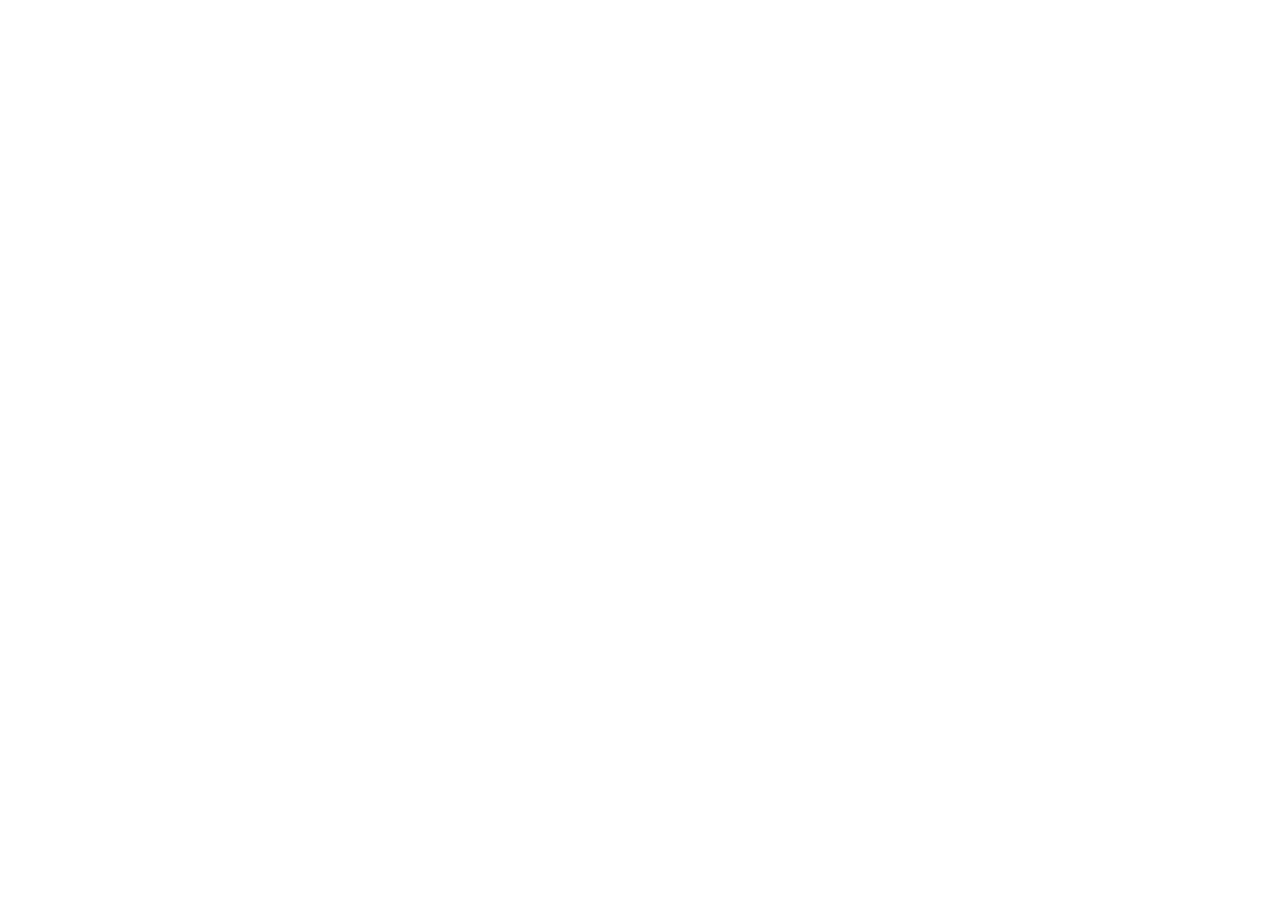
==== index.html @ bb859c7d "Use tech stack vite_react_shadcn_ts" ====
<!DOCTYPE html>
<html lang="en">
  <head>
    <meta charset="UTF-8" />
    <meta name="viewport" content="width=device-width, initial-scale=1.0" />
    <title>bespoke-web-emporium</title>
    <meta name="description" content="Lovable Generated Project" />
    <meta name="author" content="Lovable" />

    <meta property="og:title" content="bespoke-web-emporium" />
    <meta property="og:description" content="Lovable Generated Project" />
    <meta property="og:type" content="website" />
    <meta property="og:image" content="https://lovable.dev/opengraph-image-p98pqg.png" />

    <meta name="twitter:card" content="summary_large_image" />
    <meta name="twitter:site" content="@lovable_dev" />
    <meta name="twitter:image" content="https://lovable.dev/opengraph-image-p98pqg.png" />
  </head>

  <body>
    <div id="root"></div>
    <script type="module" src="/src/main.tsx"></script>
  </body>
</html>
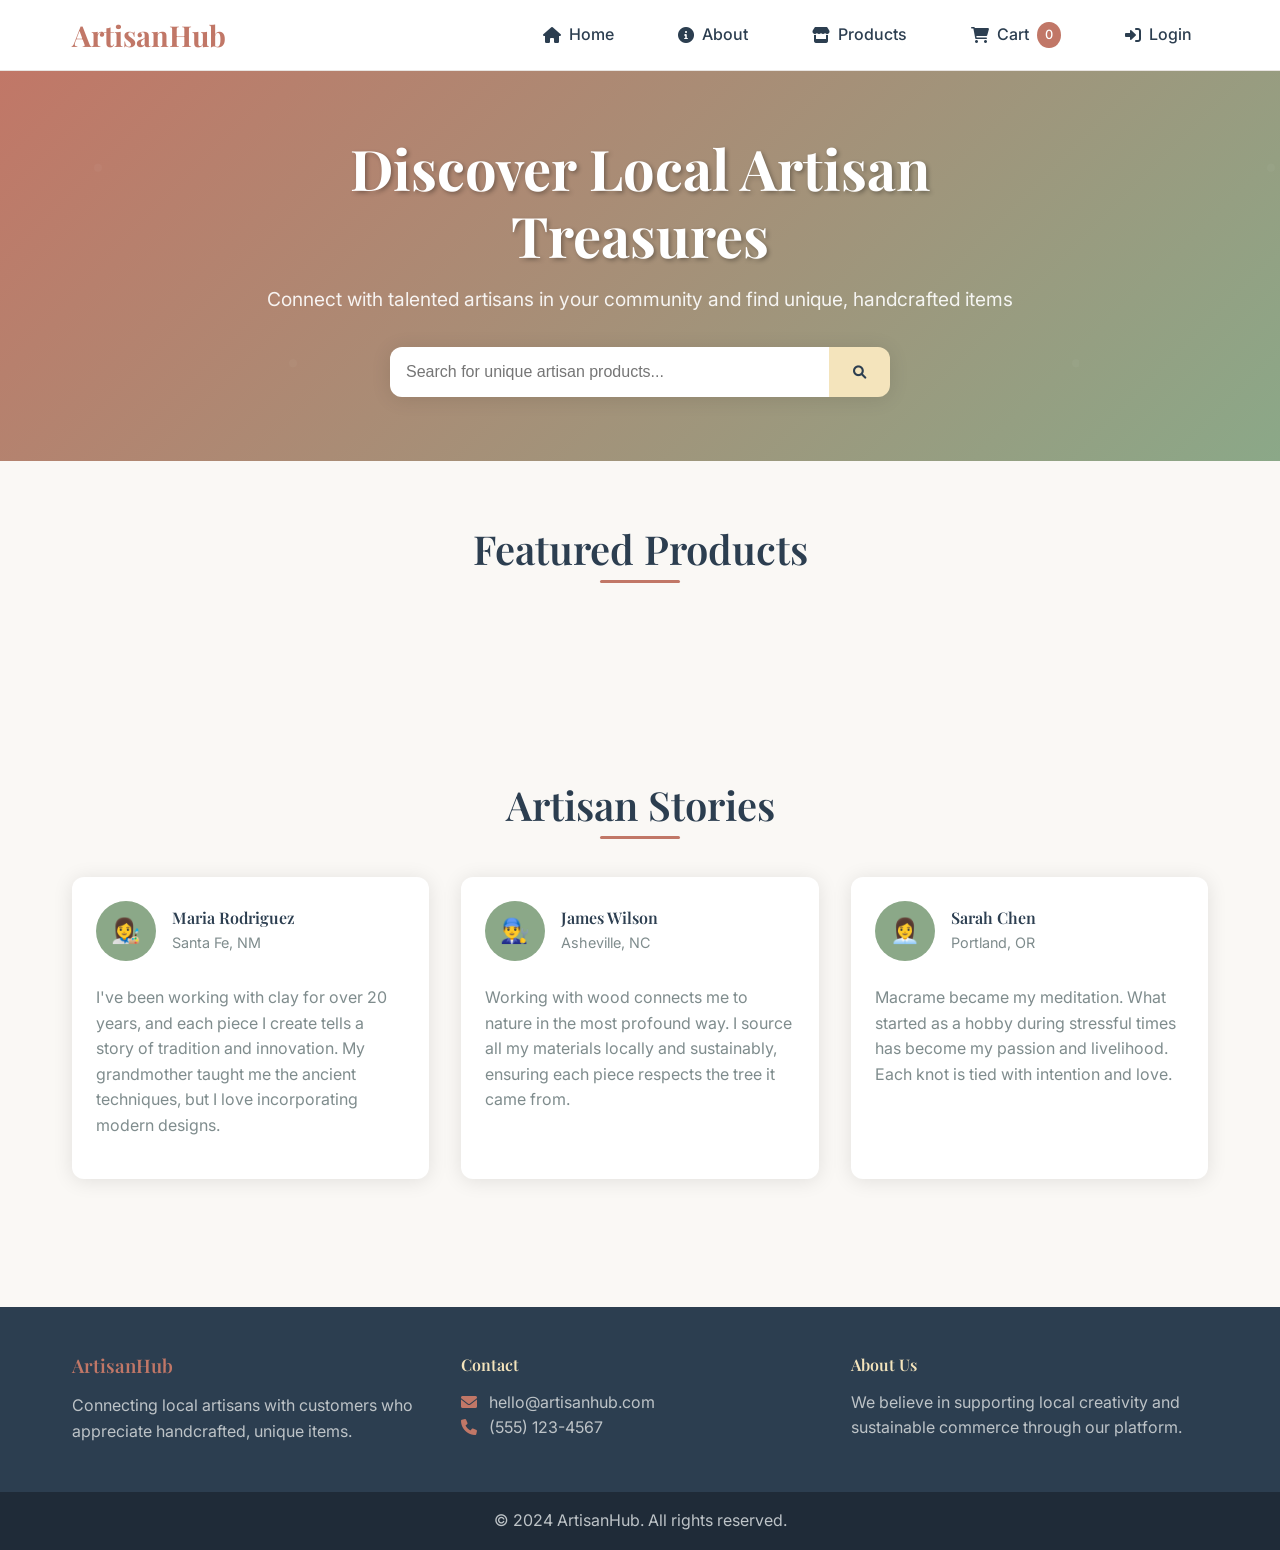
==== commit 5838f8e0: "feat: Implement e-commerce website Implement a fully functional e-commerce website with HTML, CSS, a" ====
--- a/index.html
+++ b/index.html
@@ -1,24 +1,395 @@
+
 <!DOCTYPE html>
 <html lang="en">
-  <head>
-    <meta charset="UTF-8" />
-    <meta name="viewport" content="width=device-width, initial-scale=1.0" />
-    <title>bespoke-web-emporium</title>
-    <meta name="description" content="Lovable Generated Project" />
-    <meta name="author" content="Lovable" />
-
-    <meta property="og:title" content="bespoke-web-emporium" />
-    <meta property="og:description" content="Lovable Generated Project" />
-    <meta property="og:type" content="website" />
-    <meta property="og:image" content="https://lovable.dev/opengraph-image-p98pqg.png" />
-
-    <meta name="twitter:card" content="summary_large_image" />
-    <meta name="twitter:site" content="@lovable_dev" />
-    <meta name="twitter:image" content="https://lovable.dev/opengraph-image-p98pqg.png" />
-  </head>
-
-  <body>
-    <div id="root"></div>
-    <script type="module" src="/src/main.tsx"></script>
-  </body>
+<head>
+    <meta charset="UTF-8">
+    <meta name="viewport" content="width=device-width, initial-scale=1.0">
+    <title>ArtisanHub - Local Artisan Marketplace</title>
+    <link rel="stylesheet" href="style.css">
+    <link href="https://fonts.googleapis.com/css2?family=Playfair+Display:wght@400;600;700&family=Inter:wght@300;400;500;600&display=swap" rel="stylesheet">
+    <link rel="stylesheet" href="https://cdnjs.cloudflare.com/ajax/libs/font-awesome/6.0.0/css/all.min.css">
+</head>
+<body>
+    <!-- Navigation Header -->
+    <nav class="navbar" id="navbar">
+        <div class="nav-container">
+            <div class="nav-logo">
+                <h2>ArtisanHub</h2>
+            </div>
+            <div class="nav-menu" id="nav-menu">
+                <a href="#" class="nav-link" onclick="showSection('homepage')">
+                    <i class="fas fa-home"></i> Home
+                </a>
+                <a href="#" class="nav-link" onclick="showSection('about')">
+                    <i class="fas fa-info-circle"></i> About
+                </a>
+                <a href="#" class="nav-link" onclick="showSection('products')">
+                    <i class="fas fa-store"></i> Products
+                </a>
+                <a href="#" class="nav-link cart-link" onclick="showSection('cart')">
+                    <i class="fas fa-shopping-cart"></i> Cart <span class="cart-count" id="cart-count">0</span>
+                </a>
+                <a href="#" class="nav-link" onclick="showSection('profile')" id="profile-link" style="display: none;">
+                    <i class="fas fa-user"></i> Profile
+                </a>
+                <a href="#" class="nav-link" onclick="showSection('login')" id="login-link">
+                    <i class="fas fa-sign-in-alt"></i> Login
+                </a>
+                <a href="#" class="nav-link" onclick="logout()" id="logout-link" style="display: none;">
+                    <i class="fas fa-sign-out-alt"></i> Logout
+                </a>
+            </div>
+            <div class="nav-toggle" onclick="toggleMobileMenu()">
+                <i class="fas fa-bars"></i>
+            </div>
+        </div>
+    </nav>
+
+    <!-- Homepage (Guest Mode) -->
+    <section id="homepage" class="section active">
+        <div class="hero">
+            <div class="hero-content">
+                <h1 class="hero-title">Discover Local Artisan Treasures</h1>
+                <p class="hero-subtitle">Connect with talented artisans in your community and find unique, handcrafted items</p>
+                <div class="search-container">
+                    <input type="text" placeholder="Search for unique artisan products..." class="search-input" id="search-input">
+                    <button class="search-btn" onclick="searchProducts()">
+                        <i class="fas fa-search"></i>
+                    </button>
+                </div>
+            </div>
+        </div>
+
+        <div class="featured-section">
+            <h2 class="section-title">Featured Products</h2>
+            <div class="products-grid" id="featured-products">
+                <!-- Products will be dynamically loaded here -->
+            </div>
+        </div>
+
+        <div class="stories-section">
+            <h2 class="section-title">Artisan Stories</h2>
+            <div class="stories-grid" id="artisan-stories">
+                <!-- Stories will be dynamically loaded here -->
+            </div>
+        </div>
+    </section>
+
+    <!-- Login Section -->
+    <section id="login" class="section">
+        <div class="login-container">
+            <div class="login-form">
+                <h2>Welcome Back</h2>
+                <p>Choose your role to continue</p>
+                
+                <div class="role-selection">
+                    <button class="role-btn" onclick="setRole('consumer')">
+                        <i class="fas fa-shopping-bag"></i>
+                        <span>Consumer</span>
+                        <small>Browse and purchase artisan products</small>
+                    </button>
+                    <button class="role-btn" onclick="setRole('artisan')">
+                        <i class="fas fa-palette"></i>
+                        <span>Artisan</span>
+                        <small>Sell your handcrafted items</small>
+                    </button>
+                    <button class="role-btn" onclick="setRole('admin')">
+                        <i class="fas fa-cog"></i>
+                        <span>Admin</span>
+                        <small>Manage the platform</small>
+                    </button>
+                </div>
+
+                <div class="login-inputs" id="login-inputs" style="display: none;">
+                    <input type="email" placeholder="Email" id="email-input">
+                    <input type="password" placeholder="Password" id="password-input">
+                    <button class="login-btn" onclick="login()">Sign In</button>
+                    <p class="demo-text">Demo: Any email/password will work for demonstration</p>
+                </div>
+            </div>
+        </div>
+    </section>
+
+    <!-- Consumer Dashboard -->
+    <section id="consumer-dashboard" class="section dashboard">
+        <div class="dashboard-header">
+            <h2>Consumer Dashboard</h2>
+            <div class="dashboard-actions">
+                <button class="action-btn" onclick="showSection('notifications')">
+                    <i class="fas fa-bell"></i>
+                </button>
+                <button class="action-btn" onclick="showSection('settings')">
+                    <i class="fas fa-cog"></i>
+                </button>
+            </div>
+        </div>
+        
+        <div class="dashboard-content">
+            <div class="products-feed" id="consumer-products">
+                <!-- Products feed will be loaded here -->
+            </div>
+        </div>
+    </section>
+
+    <!-- Artisan Dashboard -->
+    <section id="artisan-dashboard" class="section dashboard">
+        <div class="dashboard-header">
+            <h2>Artisan Dashboard</h2>
+            <div class="dashboard-actions">
+                <button class="action-btn" onclick="showSection('add-product')">
+                    <i class="fas fa-plus"></i> Add Product
+                </button>
+                <button class="action-btn" onclick="showSection('notifications')">
+                    <i class="fas fa-bell"></i>
+                </button>
+                <button class="action-btn" onclick="showSection('settings')">
+                    <i class="fas fa-cog"></i>
+                </button>
+            </div>
+        </div>
+        
+        <div class="dashboard-tabs">
+            <button class="tab-btn active" onclick="showArtisanTab('my-products')">My Products</button>
+            <button class="tab-btn" onclick="showArtisanTab('orders')">Orders</button>
+            <button class="tab-btn" onclick="showArtisanTab('analytics')">Analytics</button>
+        </div>
+
+        <div class="dashboard-content">
+            <div id="my-products" class="tab-content active">
+                <div class="products-grid" id="artisan-products">
+                    <!-- Artisan's products will be loaded here -->
+                </div>
+            </div>
+            <div id="orders" class="tab-content">
+                <div class="orders-list" id="artisan-orders">
+                    <!-- Orders will be loaded here -->
+                </div>
+            </div>
+            <div id="analytics" class="tab-content">
+                <div class="analytics-dashboard">
+                    <h3>Sales Analytics</h3>
+                    <p>Analytics features coming soon...</p>
+                </div>
+            </div>
+        </div>
+    </section>
+
+    <!-- Admin Dashboard -->
+    <section id="admin-dashboard" class="section dashboard">
+        <div class="dashboard-header">
+            <h2>Admin Dashboard</h2>
+        </div>
+        
+        <div class="admin-grid">
+            <div class="admin-card" onclick="showAdminSection('users')">
+                <i class="fas fa-users"></i>
+                <h3>User Management</h3>
+                <p>Manage platform users</p>
+            </div>
+            <div class="admin-card" onclick="showAdminSection('products')">
+                <i class="fas fa-box"></i>
+                <h3>Product Approval</h3>
+                <p>Review and approve listings</p>
+            </div>
+            <div class="admin-card" onclick="showAdminSection('reports')">
+                <i class="fas fa-flag"></i>
+                <h3>Reports</h3>
+                <p>Handle user reports</p>
+            </div>
+            <div class="admin-card" onclick="showAdminSection('analytics')">
+                <i class="fas fa-chart-bar"></i>
+                <h3>Platform Analytics</h3>
+                <p>View platform statistics</p>
+            </div>
+        </div>
+
+        <div class="admin-content" id="admin-content">
+            <!-- Admin content will be loaded here -->
+        </div>
+    </section>
+
+    <!-- Product Details Modal -->
+    <div id="product-modal" class="modal">
+        <div class="modal-content">
+            <span class="close" onclick="closeModal('product-modal')">&times;</span>
+            <div id="product-details">
+                <!-- Product details will be loaded here -->
+            </div>
+        </div>
+    </div>
+
+    <!-- Add Product Modal -->
+    <div id="add-product-modal" class="modal">
+        <div class="modal-content">
+            <span class="close" onclick="closeModal('add-product-modal')">&times;</span>
+            <h2>Add New Product</h2>
+            <form id="add-product-form">
+                <input type="text" placeholder="Product Name" id="product-name" required>
+                <textarea placeholder="Product Description" id="product-description" required></textarea>
+                <input type="number" placeholder="Price ($)" id="product-price" required>
+                <input type="text" placeholder="Category" id="product-category" required>
+                <textarea placeholder="Your Story (Why did you create this?)" id="product-story" required></textarea>
+                <input type="file" accept="image/*" id="product-image">
+                <button type="submit">Add Product</button>
+            </form>
+        </div>
+    </div>
+
+    <!-- Cart Section -->
+    <section id="cart" class="section">
+        <div class="cart-container">
+            <h2>Shopping Cart</h2>
+            <div class="cart-items" id="cart-items">
+                <!-- Cart items will be loaded here -->
+            </div>
+            <div class="cart-summary">
+                <div class="cart-total">
+                    <h3>Total: $<span id="cart-total">0.00</span></h3>
+                </div>
+                <button class="checkout-btn" onclick="showSection('checkout')">Proceed to Checkout</button>
+            </div>
+        </div>
+    </section>
+
+    <!-- Checkout Section -->
+    <section id="checkout" class="section">
+        <div class="checkout-container">
+            <h2>Checkout</h2>
+            <form id="checkout-form">
+                <div class="checkout-section">
+                    <h3>Shipping Information</h3>
+                    <input type="text" placeholder="Full Name" required>
+                    <input type="text" placeholder="Address" required>
+                    <input type="text" placeholder="City" required>
+                    <input type="text" placeholder="State" required>
+                    <input type="text" placeholder="ZIP Code" required>
+                </div>
+                
+                <div class="checkout-section">
+                    <h3>Payment Method</h3>
+                    <div class="payment-options">
+                        <label><input type="radio" name="payment" value="card"> Credit Card</label>
+                        <label><input type="radio" name="payment" value="paypal"> PayPal</label>
+                        <label><input type="radio" name="payment" value="cash"> Cash on Delivery</label>
+                    </div>
+                </div>
+                
+                <button type="submit">Place Order</button>
+            </form>
+        </div>
+    </section>
+
+    <!-- Settings Section -->
+    <section id="settings" class="section">
+        <div class="settings-container">
+            <h2>Settings</h2>
+            <div class="settings-grid">
+                <div class="setting-item" onclick="showSection('help')">
+                    <i class="fas fa-question-circle"></i>
+                    <span>Help & Support</span>
+                </div>
+                <div class="setting-item" onclick="showSection('privacy')">
+                    <i class="fas fa-shield-alt"></i>
+                    <span>Privacy</span>
+                </div>
+                <div class="setting-item" onclick="showSection('feedback')">
+                    <i class="fas fa-comment"></i>
+                    <span>Feedback</span>
+                </div>
+                <div class="setting-item" onclick="logout()">
+                    <i class="fas fa-sign-out-alt"></i>
+                    <span>Logout</span>
+                </div>
+            </div>
+        </div>
+    </section>
+
+    <!-- Profile Section -->
+    <section id="profile" class="section">
+        <div class="profile-container">
+            <div class="profile-header">
+                <div class="profile-avatar">
+                    <i class="fas fa-user"></i>
+                </div>
+                <div class="profile-info">
+                    <h2 id="profile-name">User Profile</h2>
+                    <p id="profile-role">Consumer</p>
+                </div>
+            </div>
+            <div class="profile-content" id="profile-content">
+                <!-- Profile content will be loaded based on user role -->
+            </div>
+        </div>
+    </section>
+
+    <!-- About Section -->
+    <section id="about" class="section">
+        <div class="about-container">
+            <h2>About ArtisanHub</h2>
+            <p>ArtisanHub is a platform dedicated to connecting local artisans with customers who appreciate handcrafted, unique items. We believe in supporting local creativity and sustainable commerce.</p>
+            
+            <div class="features-grid">
+                <div class="feature">
+                    <i class="fas fa-handshake"></i>
+                    <h3>Direct Connection</h3>
+                    <p>Connect directly with artisans and learn their stories</p>
+                </div>
+                <div class="feature">
+                    <i class="fas fa-leaf"></i>
+                    <h3>Sustainable</h3>
+                    <p>Support sustainable, local craftsmanship</p>
+                </div>
+                <div class="feature">
+                    <i class="fas fa-heart"></i>
+                    <h3>Unique Items</h3>
+                    <p>Find one-of-a-kind handcrafted treasures</p>
+                </div>
+            </div>
+        </div>
+    </section>
+
+    <!-- Footer -->
+    <footer class="footer">
+        <div class="footer-content">
+            <div class="footer-section">
+                <h3>ArtisanHub</h3>
+                <p>Connecting local artisans with customers who appreciate handcrafted, unique items.</p>
+            </div>
+            <div class="footer-section">
+                <h4>Contact</h4>
+                <p><i class="fas fa-envelope"></i> hello@artisanhub.com</p>
+                <p><i class="fas fa-phone"></i> (555) 123-4567</p>
+            </div>
+            <div class="footer-section">
+                <h4>About Us</h4>
+                <p>We believe in supporting local creativity and sustainable commerce through our platform.</p>
+            </div>
+        </div>
+        <div class="footer-bottom">
+            <p>&copy; 2024 ArtisanHub. All rights reserved.</p>
+        </div>
+    </footer>
+
+    <!-- Report Modal -->
+    <div id="report-modal" class="modal">
+        <div class="modal-content">
+            <span class="close" onclick="closeModal('report-modal')">&times;</span>
+            <h2>Report Content</h2>
+            <form id="report-form">
+                <select id="report-reason" required>
+                    <option value="">Select a reason</option>
+                    <option value="inappropriate">Inappropriate content</option>
+                    <option value="spam">Spam</option>
+                    <option value="harassment">Harassment</option>
+                    <option value="copyright">Copyright violation</option>
+                    <option value="other">Other</option>
+                </select>
+                <textarea placeholder="Additional details (optional)" id="report-details"></textarea>
+                <button type="submit">Submit Report</button>
+            </form>
+        </div>
+    </div>
+
+    <script src="script.js"></script>
+</body>
 </html>
--- a/style.css
+++ b/style.css
@@ -0,0 +1,1357 @@
+
+/* Reset and Base Styles */
+* {
+    margin: 0;
+    padding: 0;
+    box-sizing: border-box;
+}
+
+:root {
+    --primary-color: #c17767;
+    --secondary-color: #8ba888;
+    --accent-color: #f4e4bc;
+    --text-dark: #2c3e50;
+    --text-light: #7f8c8d;
+    --white: #ffffff;
+    --light-bg: #faf8f5;
+    --border-color: #e8e4e1;
+    --shadow: 0 2px 20px rgba(0, 0, 0, 0.1);
+    --radius: 12px;
+    --transition: all 0.3s cubic-bezier(0.4, 0, 0.2, 1);
+}
+
+body {
+    font-family: 'Inter', sans-serif;
+    line-height: 1.6;
+    color: var(--text-dark);
+    background-color: var(--light-bg);
+    overflow-x: hidden;
+}
+
+/* Typography */
+h1, h2, h3, h4, h5, h6 {
+    font-family: 'Playfair Display', serif;
+    font-weight: 600;
+    line-height: 1.2;
+}
+
+/* Navigation */
+.navbar {
+    background: var(--white);
+    backdrop-filter: blur(10px);
+    border-bottom: 1px solid var(--border-color);
+    position: fixed;
+    top: 0;
+    width: 100%;
+    z-index: 1000;
+    transition: var(--transition);
+}
+
+.nav-container {
+    max-width: 1200px;
+    margin: 0 auto;
+    padding: 0 2rem;
+    display: flex;
+    justify-content: space-between;
+    align-items: center;
+    height: 70px;
+}
+
+.nav-logo h2 {
+    color: var(--primary-color);
+    font-size: 1.8rem;
+    font-weight: 700;
+}
+
+.nav-menu {
+    display: flex;
+    align-items: center;
+    gap: 2rem;
+}
+
+.nav-link {
+    text-decoration: none;
+    color: var(--text-dark);
+    font-weight: 500;
+    transition: var(--transition);
+    position: relative;
+    display: flex;
+    align-items: center;
+    gap: 0.5rem;
+    padding: 0.5rem 1rem;
+    border-radius: var(--radius);
+}
+
+.nav-link:hover {
+    color: var(--primary-color);
+    background-color: var(--accent-color);
+    transform: translateY(-2px);
+}
+
+.cart-count {
+    background: var(--primary-color);
+    color: var(--white);
+    border-radius: 50%;
+    padding: 0.2rem 0.5rem;
+    font-size: 0.8rem;
+    min-width: 20px;
+    text-align: center;
+}
+
+.nav-toggle {
+    display: none;
+    cursor: pointer;
+    font-size: 1.5rem;
+    color: var(--text-dark);
+}
+
+/* Sections */
+.section {
+    display: none;
+    min-height: 100vh;
+    padding-top: 70px;
+    animation: fadeIn 0.5s ease-out;
+}
+
+.section.active {
+    display: block;
+}
+
+@keyframes fadeIn {
+    from {
+        opacity: 0;
+        transform: translateY(20px);
+    }
+    to {
+        opacity: 1;
+        transform: translateY(0);
+    }
+}
+
+/* Hero Section */
+.hero {
+    background: linear-gradient(135deg, var(--primary-color), var(--secondary-color));
+    color: var(--white);
+    padding: 4rem 2rem;
+    text-align: center;
+    position: relative;
+    overflow: hidden;
+}
+
+.hero::before {
+    content: '';
+    position: absolute;
+    top: 0;
+    left: 0;
+    right: 0;
+    bottom: 0;
+    background: url('data:image/svg+xml,<svg xmlns="http://www.w3.org/2000/svg" viewBox="0 0 100 100"><defs><pattern id="grain" width="100" height="100" patternUnits="userSpaceOnUse"><circle cx="25" cy="25" r="1" fill="rgba(255,255,255,0.1)"/><circle cx="75" cy="75" r="1" fill="rgba(255,255,255,0.1)"/></pattern></defs><rect width="100" height="100" fill="url(%23grain)"/></svg>');
+    opacity: 0.3;
+}
+
+.hero-content {
+    position: relative;
+    z-index: 2;
+    max-width: 800px;
+    margin: 0 auto;
+}
+
+.hero-title {
+    font-size: 3.5rem;
+    margin-bottom: 1rem;
+    font-weight: 700;
+    text-shadow: 2px 2px 4px rgba(0, 0, 0, 0.3);
+}
+
+.hero-subtitle {
+    font-size: 1.2rem;
+    margin-bottom: 2rem;
+    opacity: 0.9;
+}
+
+.search-container {
+    display: flex;
+    max-width: 500px;
+    margin: 0 auto;
+    border-radius: var(--radius);
+    overflow: hidden;
+    box-shadow: var(--shadow);
+}
+
+.search-input {
+    flex: 1;
+    padding: 1rem;
+    border: none;
+    font-size: 1rem;
+    outline: none;
+}
+
+.search-btn {
+    background: var(--accent-color);
+    color: var(--text-dark);
+    border: none;
+    padding: 1rem 1.5rem;
+    cursor: pointer;
+    transition: var(--transition);
+}
+
+.search-btn:hover {
+    background: var(--primary-color);
+    color: var(--white);
+}
+
+/* Featured Section */
+.featured-section, .stories-section {
+    padding: 4rem 2rem;
+    max-width: 1200px;
+    margin: 0 auto;
+}
+
+.section-title {
+    text-align: center;
+    font-size: 2.5rem;
+    margin-bottom: 3rem;
+    color: var(--text-dark);
+    position: relative;
+}
+
+.section-title::after {
+    content: '';
+    position: absolute;
+    bottom: -10px;
+    left: 50%;
+    transform: translateX(-50%);
+    width: 80px;
+    height: 3px;
+    background: var(--primary-color);
+    border-radius: 2px;
+}
+
+/* Products Grid */
+.products-grid {
+    display: grid;
+    grid-template-columns: repeat(auto-fit, minmax(280px, 1fr));
+    gap: 2rem;
+    margin-bottom: 2rem;
+}
+
+.product-card {
+    background: var(--white);
+    border-radius: var(--radius);
+    overflow: hidden;
+    box-shadow: var(--shadow);
+    transition: var(--transition);
+    cursor: pointer;
+    position: relative;
+}
+
+.product-card:hover {
+    transform: translateY(-10px);
+    box-shadow: 0 10px 40px rgba(0, 0, 0, 0.15);
+}
+
+.product-image {
+    width: 100%;
+    height: 200px;
+    background: linear-gradient(45deg, var(--accent-color), var(--secondary-color));
+    display: flex;
+    align-items: center;
+    justify-content: center;
+    font-size: 3rem;
+    color: var(--white);
+    position: relative;
+    overflow: hidden;
+}
+
+.product-image::before {
+    content: '';
+    position: absolute;
+    top: 0;
+    left: 0;
+    right: 0;
+    bottom: 0;
+    background: url('data:image/svg+xml,<svg xmlns="http://www.w3.org/2000/svg" viewBox="0 0 100 100"><rect width="100" height="100" fill="none" stroke="rgba(255,255,255,0.2)" stroke-width="1"/></svg>');
+    opacity: 0.5;
+}
+
+.product-info {
+    padding: 1.5rem;
+}
+
+.product-name {
+    font-size: 1.3rem;
+    margin-bottom: 0.5rem;
+    color: var(--text-dark);
+}
+
+.product-price {
+    font-size: 1.5rem;
+    font-weight: 600;
+    color: var(--primary-color);
+    margin-bottom: 1rem;
+}
+
+.product-description {
+    color: var(--text-light);
+    margin-bottom: 1rem;
+    line-height: 1.5;
+}
+
+.product-actions {
+    display: flex;
+    gap: 1rem;
+    align-items: center;
+}
+
+.btn {
+    padding: 0.75rem 1.5rem;
+    border: none;
+    border-radius: var(--radius);
+    cursor: pointer;
+    font-weight: 500;
+    transition: var(--transition);
+    text-decoration: none;
+    display: inline-flex;
+    align-items: center;
+    gap: 0.5rem;
+    justify-content: center;
+}
+
+.btn-primary {
+    background: var(--primary-color);
+    color: var(--white);
+}
+
+.btn-primary:hover {
+    background: #a66356;
+    transform: translateY(-2px);
+}
+
+.btn-secondary {
+    background: var(--accent-color);
+    color: var(--text-dark);
+}
+
+.btn-secondary:hover {
+    background: var(--secondary-color);
+    color: var(--white);
+}
+
+.report-btn {
+    background: none;
+    border: none;
+    color: var(--text-light);
+    cursor: pointer;
+    padding: 0.5rem;
+    border-radius: 50%;
+    transition: var(--transition);
+    margin-left: auto;
+}
+
+.report-btn:hover {
+    background: #ff6b6b;
+    color: var(--white);
+}
+
+/* Stories Grid */
+.stories-grid {
+    display: grid;
+    grid-template-columns: repeat(auto-fit, minmax(350px, 1fr));
+    gap: 2rem;
+}
+
+.story-card {
+    background: var(--white);
+    border-radius: var(--radius);
+    overflow: hidden;
+    box-shadow: var(--shadow);
+    transition: var(--transition);
+}
+
+.story-card:hover {
+    transform: translateY(-5px);
+}
+
+.story-header {
+    padding: 1.5rem 1.5rem 0;
+    display: flex;
+    align-items: center;
+    gap: 1rem;
+}
+
+.artisan-avatar {
+    width: 60px;
+    height: 60px;
+    border-radius: 50%;
+    background: var(--secondary-color);
+    display: flex;
+    align-items: center;
+    justify-content: center;
+    color: var(--white);
+    font-size: 1.5rem;
+}
+
+.artisan-info h4 {
+    margin-bottom: 0.25rem;
+}
+
+.artisan-info .location {
+    color: var(--text-light);
+    font-size: 0.9rem;
+}
+
+.story-content {
+    padding: 1.5rem;
+}
+
+.story-text {
+    color: var(--text-light);
+    line-height: 1.6;
+    margin-bottom: 1rem;
+}
+
+/* Login Section */
+.login-container {
+    display: flex;
+    justify-content: center;
+    align-items: center;
+    min-height: 80vh;
+    padding: 2rem;
+}
+
+.login-form {
+    background: var(--white);
+    padding: 3rem;
+    border-radius: var(--radius);
+    box-shadow: var(--shadow);
+    max-width: 500px;
+    width: 100%;
+    text-align: center;
+}
+
+.login-form h2 {
+    margin-bottom: 0.5rem;
+    color: var(--text-dark);
+}
+
+.login-form p {
+    color: var(--text-light);
+    margin-bottom: 2rem;
+}
+
+.role-selection {
+    display: flex;
+    flex-direction: column;
+    gap: 1rem;
+    margin-bottom: 2rem;
+}
+
+.role-btn {
+    background: var(--white);
+    border: 2px solid var(--border-color);
+    padding: 1.5rem;
+    border-radius: var(--radius);
+    cursor: pointer;
+    transition: var(--transition);
+    text-align: left;
+}
+
+.role-btn:hover {
+    border-color: var(--primary-color);
+    background: var(--accent-color);
+}
+
+.role-btn.selected {
+    border-color: var(--primary-color);
+    background: var(--accent-color);
+}
+
+.role-btn i {
+    font-size: 1.5rem;
+    color: var(--primary-color);
+    margin-bottom: 0.5rem;
+    display: block;
+}
+
+.role-btn span {
+    font-weight: 600;
+    color: var(--text-dark);
+    display: block;
+    margin-bottom: 0.25rem;
+}
+
+.role-btn small {
+    color: var(--text-light);
+    font-size: 0.9rem;
+}
+
+.login-inputs {
+    display: flex;
+    flex-direction: column;
+    gap: 1rem;
+}
+
+.login-inputs input {
+    padding: 1rem;
+    border: 1px solid var(--border-color);
+    border-radius: var(--radius);
+    font-size: 1rem;
+    outline: none;
+    transition: var(--transition);
+}
+
+.login-inputs input:focus {
+    border-color: var(--primary-color);
+    box-shadow: 0 0 0 3px rgba(193, 119, 103, 0.1);
+}
+
+.login-btn {
+    background: var(--primary-color);
+    color: var(--white);
+    padding: 1rem;
+    border: none;
+    border-radius: var(--radius);
+    font-size: 1rem;
+    font-weight: 600;
+    cursor: pointer;
+    transition: var(--transition);
+}
+
+.login-btn:hover {
+    background: #a66356;
+    transform: translateY(-2px);
+}
+
+.demo-text {
+    margin-top: 1rem;
+    font-size: 0.9rem;
+    color: var(--text-light);
+    font-style: italic;
+}
+
+/* Dashboard Styles */
+.dashboard {
+    padding: 2rem;
+    max-width: 1200px;
+    margin: 0 auto;
+}
+
+.dashboard-header {
+    display: flex;
+    justify-content: space-between;
+    align-items: center;
+    margin-bottom: 2rem;
+    padding-bottom: 1rem;
+    border-bottom: 1px solid var(--border-color);
+}
+
+.dashboard-header h2 {
+    color: var(--text-dark);
+    font-size: 2rem;
+}
+
+.dashboard-actions {
+    display: flex;
+    gap: 1rem;
+}
+
+.action-btn {
+    background: var(--white);
+    border: 1px solid var(--border-color);
+    padding: 0.75rem 1rem;
+    border-radius: var(--radius);
+    cursor: pointer;
+    transition: var(--transition);
+    color: var(--text-dark);
+    text-decoration: none;
+    display: flex;
+    align-items: center;
+    gap: 0.5rem;
+}
+
+.action-btn:hover {
+    background: var(--primary-color);
+    color: var(--white);
+    border-color: var(--primary-color);
+}
+
+/* Dashboard Tabs */
+.dashboard-tabs {
+    display: flex;
+    gap: 1rem;
+    margin-bottom: 2rem;
+    border-bottom: 1px solid var(--border-color);
+}
+
+.tab-btn {
+    background: none;
+    border: none;
+    padding: 1rem 1.5rem;
+    cursor: pointer;
+    font-weight: 500;
+    color: var(--text-light);
+    border-bottom: 2px solid transparent;
+    transition: var(--transition);
+}
+
+.tab-btn:hover,
+.tab-btn.active {
+    color: var(--primary-color);
+    border-bottom-color: var(--primary-color);
+}
+
+.tab-content {
+    display: none;
+}
+
+.tab-content.active {
+    display: block;
+}
+
+/* Admin Dashboard */
+.admin-grid {
+    display: grid;
+    grid-template-columns: repeat(auto-fit, minmax(250px, 1fr));
+    gap: 2rem;
+    margin-bottom: 3rem;
+}
+
+.admin-card {
+    background: var(--white);
+    padding: 2rem;
+    border-radius: var(--radius);
+    box-shadow: var(--shadow);
+    text-align: center;
+    cursor: pointer;
+    transition: var(--transition);
+}
+
+.admin-card:hover {
+    transform: translateY(-5px);
+    box-shadow: 0 10px 40px rgba(0, 0, 0, 0.15);
+}
+
+.admin-card i {
+    font-size: 3rem;
+    color: var(--primary-color);
+    margin-bottom: 1rem;
+}
+
+.admin-card h3 {
+    margin-bottom: 0.5rem;
+    color: var(--text-dark);
+}
+
+.admin-card p {
+    color: var(--text-light);
+}
+
+/* Cart Styles */
+.cart-container,
+.checkout-container {
+    max-width: 800px;
+    margin: 0 auto;
+    padding: 2rem;
+}
+
+.cart-item {
+    background: var(--white);
+    padding: 1.5rem;
+    border-radius: var(--radius);
+    box-shadow: var(--shadow);
+    margin-bottom: 1rem;
+    display: flex;
+    align-items: center;
+    gap: 1rem;
+}
+
+.cart-item-image {
+    width: 80px;
+    height: 80px;
+    background: var(--accent-color);
+    border-radius: var(--radius);
+    display: flex;
+    align-items: center;
+    justify-content: center;
+    font-size: 1.5rem;
+    color: var(--primary-color);
+}
+
+.cart-item-info {
+    flex: 1;
+}
+
+.cart-item-name {
+    font-weight: 600;
+    margin-bottom: 0.25rem;
+}
+
+.cart-item-price {
+    color: var(--primary-color);
+    font-weight: 600;
+}
+
+.cart-item-actions {
+    display: flex;
+    align-items: center;
+    gap: 1rem;
+}
+
+.quantity-controls {
+    display: flex;
+    align-items: center;
+    gap: 0.5rem;
+}
+
+.quantity-btn {
+    background: var(--accent-color);
+    border: none;
+    width: 30px;
+    height: 30px;
+    border-radius: 50%;
+    cursor: pointer;
+    transition: var(--transition);
+}
+
+.quantity-btn:hover {
+    background: var(--primary-color);
+    color: var(--white);
+}
+
+.cart-summary {
+    background: var(--white);
+    padding: 2rem;
+    border-radius: var(--radius);
+    box-shadow: var(--shadow);
+    text-align: center;
+}
+
+.checkout-btn {
+    background: var(--primary-color);
+    color: var(--white);
+    padding: 1rem 2rem;
+    border: none;
+    border-radius: var(--radius);
+    font-size: 1.1rem;
+    font-weight: 600;
+    cursor: pointer;
+    transition: var(--transition);
+    width: 100%;
+    margin-top: 1rem;
+}
+
+.checkout-btn:hover {
+    background: #a66356;
+}
+
+/* Checkout Styles */
+.checkout-section {
+    background: var(--white);
+    padding: 2rem;
+    border-radius: var(--radius);
+    box-shadow: var(--shadow);
+    margin-bottom: 2rem;
+}
+
+.checkout-section h3 {
+    margin-bottom: 1rem;
+    color: var(--text-dark);
+}
+
+.checkout-section input {
+    width: 100%;
+    padding: 1rem;
+    border: 1px solid var(--border-color);
+    border-radius: var(--radius);
+    margin-bottom: 1rem;
+    font-size: 1rem;
+    outline: none;
+    transition: var(--transition);
+}
+
+.checkout-section input:focus {
+    border-color: var(--primary-color);
+    box-shadow: 0 0 0 3px rgba(193, 119, 103, 0.1);
+}
+
+.payment-options {
+    display: flex;
+    flex-direction: column;
+    gap: 1rem;
+}
+
+.payment-options label {
+    display: flex;
+    align-items: center;
+    gap: 0.5rem;
+    cursor: pointer;
+    padding: 1rem;
+    border: 1px solid var(--border-color);
+    border-radius: var(--radius);
+    transition: var(--transition);
+}
+
+.payment-options label:hover {
+    background: var(--accent-color);
+    border-color: var(--primary-color);
+}
+
+/* Settings Styles */
+.settings-container {
+    max-width: 600px;
+    margin: 0 auto;
+    padding: 2rem;
+}
+
+.settings-grid {
+    display: grid;
+    gap: 1rem;
+}
+
+.setting-item {
+    background: var(--white);
+    padding: 1.5rem;
+    border-radius: var(--radius);
+    box-shadow: var(--shadow);
+    cursor: pointer;
+    transition: var(--transition);
+    display: flex;
+    align-items: center;
+    gap: 1rem;
+}
+
+.setting-item:hover {
+    background: var(--accent-color);
+    transform: translateX(10px);
+}
+
+.setting-item i {
+    font-size: 1.5rem;
+    color: var(--primary-color);
+    width: 30px;
+}
+
+/* Profile Styles */
+.profile-container {
+    max-width: 800px;
+    margin: 0 auto;
+    padding: 2rem;
+}
+
+.profile-header {
+    background: var(--white);
+    padding: 2rem;
+    border-radius: var(--radius);
+    box-shadow: var(--shadow);
+    margin-bottom: 2rem;
+    display: flex;
+    align-items: center;
+    gap: 2rem;
+}
+
+.profile-avatar {
+    width: 100px;
+    height: 100px;
+    border-radius: 50%;
+    background: var(--primary-color);
+    display: flex;
+    align-items: center;
+    justify-content: center;
+    color: var(--white);
+    font-size: 2.5rem;
+}
+
+.profile-info h2 {
+    margin-bottom: 0.5rem;
+    color: var(--text-dark);
+}
+
+.profile-info p {
+    color: var(--text-light);
+    font-size: 1.1rem;
+}
+
+/* About Styles */
+.about-container {
+    max-width: 800px;
+    margin: 0 auto;
+    padding: 2rem;
+}
+
+.about-container h2 {
+    text-align: center;
+    margin-bottom: 2rem;
+    font-size: 2.5rem;
+    color: var(--text-dark);
+}
+
+.about-container p {
+    font-size: 1.1rem;
+    line-height: 1.8;
+    color: var(--text-light);
+    margin-bottom: 3rem;
+    text-align: center;
+}
+
+.features-grid {
+    display: grid;
+    grid-template-columns: repeat(auto-fit, minmax(200px, 1fr));
+    gap: 2rem;
+}
+
+.feature {
+    background: var(--white);
+    padding: 2rem;
+    border-radius: var(--radius);
+    box-shadow: var(--shadow);
+    text-align: center;
+    transition: var(--transition);
+}
+
+.feature:hover {
+    transform: translateY(-5px);
+}
+
+.feature i {
+    font-size: 3rem;
+    color: var(--primary-color);
+    margin-bottom: 1rem;
+}
+
+.feature h3 {
+    margin-bottom: 1rem;
+    color: var(--text-dark);
+}
+
+.feature p {
+    color: var(--text-light);
+    margin: 0;
+}
+
+/* Modal Styles */
+.modal {
+    display: none;
+    position: fixed;
+    z-index: 2000;
+    left: 0;
+    top: 0;
+    width: 100%;
+    height: 100%;
+    background-color: rgba(0, 0, 0, 0.5);
+    backdrop-filter: blur(5px);
+}
+
+.modal.active {
+    display: flex;
+    align-items: center;
+    justify-content: center;
+    animation: fadeIn 0.3s ease-out;
+}
+
+.modal-content {
+    background: var(--white);
+    margin: 2rem;
+    padding: 2rem;
+    border-radius: var(--radius);
+    box-shadow: var(--shadow);
+    max-width: 500px;
+    width: 100%;
+    max-height: 80vh;
+    overflow-y: auto;
+    position: relative;
+    animation: slideUp 0.3s ease-out;
+}
+
+@keyframes slideUp {
+    from {
+        transform: translateY(50px);
+        opacity: 0;
+    }
+    to {
+        transform: translateY(0);
+        opacity: 1;
+    }
+}
+
+.close {
+    position: absolute;
+    top: 1rem;
+    right: 1rem;
+    font-size: 2rem;
+    cursor: pointer;
+    color: var(--text-light);
+    transition: var(--transition);
+}
+
+.close:hover {
+    color: var(--primary-color);
+}
+
+/* Form Styles */
+form {
+    display: flex;
+    flex-direction: column;
+    gap: 1rem;
+}
+
+form input,
+form textarea,
+form select {
+    padding: 1rem;
+    border: 1px solid var(--border-color);
+    border-radius: var(--radius);
+    font-size: 1rem;
+    outline: none;
+    transition: var(--transition);
+    font-family: inherit;
+}
+
+form input:focus,
+form textarea:focus,
+form select:focus {
+    border-color: var(--primary-color);
+    box-shadow: 0 0 0 3px rgba(193, 119, 103, 0.1);
+}
+
+form textarea {
+    min-height: 100px;
+    resize: vertical;
+}
+
+form button {
+    background: var(--primary-color);
+    color: var(--white);
+    padding: 1rem;
+    border: none;
+    border-radius: var(--radius);
+    font-size: 1rem;
+    font-weight: 600;
+    cursor: pointer;
+    transition: var(--transition);
+}
+
+form button:hover {
+    background: #a66356;
+    transform: translateY(-2px);
+}
+
+/* Footer */
+.footer {
+    background: var(--text-dark);
+    color: var(--white);
+    margin-top: 4rem;
+}
+
+.footer-content {
+    max-width: 1200px;
+    margin: 0 auto;
+    padding: 3rem 2rem;
+    display: grid;
+    grid-template-columns: repeat(auto-fit, minmax(250px, 1fr));
+    gap: 2rem;
+}
+
+.footer-section h3 {
+    color: var(--primary-color);
+    margin-bottom: 1rem;
+}
+
+.footer-section h4 {
+    color: var(--accent-color);
+    margin-bottom: 1rem;
+}
+
+.footer-section p {
+    line-height: 1.6;
+    color: #bdc3c7;
+}
+
+.footer-section i {
+    margin-right: 0.5rem;
+    color: var(--primary-color);
+}
+
+.footer-bottom {
+    background: rgba(0, 0, 0, 0.3);
+    text-align: center;
+    padding: 1rem;
+    color: #bdc3c7;
+}
+
+/* Orders List */
+.orders-list {
+    display: flex;
+    flex-direction: column;
+    gap: 1rem;
+}
+
+.order-item {
+    background: var(--white);
+    padding: 1.5rem;
+    border-radius: var(--radius);
+    box-shadow: var(--shadow);
+    border-left: 4px solid var(--primary-color);
+}
+
+.order-header {
+    display: flex;
+    justify-content: space-between;
+    align-items: center;
+    margin-bottom: 1rem;
+}
+
+.order-id {
+    font-weight: 600;
+    color: var(--text-dark);
+}
+
+.order-status {
+    padding: 0.25rem 0.75rem;
+    border-radius: 20px;
+    font-size: 0.9rem;
+    font-weight: 500;
+}
+
+.order-status.pending {
+    background: #fff3cd;
+    color: #856404;
+}
+
+.order-status.confirmed {
+    background: #d4edda;
+    color: #155724;
+}
+
+.order-status.shipped {
+    background: #d1ecf1;
+    color: #0c5460;
+}
+
+.order-items {
+    display: flex;
+    flex-direction: column;
+    gap: 0.5rem;
+}
+
+.order-item-detail {
+    display: flex;
+    justify-content: space-between;
+    color: var(--text-light);
+}
+
+/* Responsive Design */
+@media (max-width: 768px) {
+    .nav-menu {
+        position: fixed;
+        top: 70px;
+        left: -100%;
+        width: 100%;
+        height: calc(100vh - 70px);
+        background: var(--white);
+        flex-direction: column;
+        justify-content: flex-start;
+        align-items: center;
+        padding: 2rem;
+        transition: var(--transition);
+        box-shadow: var(--shadow);
+    }
+
+    .nav-menu.active {
+        left: 0;
+    }
+
+    .nav-toggle {
+        display: block;
+    }
+
+    .hero-title {
+        font-size: 2.5rem;
+    }
+
+    .hero-subtitle {
+        font-size: 1rem;
+    }
+
+    .search-container {
+        flex-direction: column;
+        border-radius: 0;
+    }
+
+    .search-input,
+    .search-btn {
+        border-radius: var(--radius);
+    }
+
+    .products-grid {
+        grid-template-columns: 1fr;
+    }
+
+    .stories-grid {
+        grid-template-columns: 1fr;
+    }
+
+    .admin-grid {
+        grid-template-columns: 1fr;
+    }
+
+    .features-grid {
+        grid-template-columns: 1fr;
+    }
+
+    .dashboard {
+        padding: 1rem;
+    }
+
+    .dashboard-header {
+        flex-direction: column;
+        align-items: flex-start;
+        gap: 1rem;
+    }
+
+    .dashboard-tabs {
+        overflow-x: auto;
+        white-space: nowrap;
+    }
+
+    .profile-header {
+        flex-direction: column;
+        text-align: center;
+    }
+
+    .cart-item {
+        flex-direction: column;
+        text-align: center;
+    }
+
+    .modal-content {
+        margin: 1rem;
+        padding: 1.5rem;
+    }
+
+    .footer-content {
+        grid-template-columns: 1fr;
+        text-align: center;
+    }
+}
+
+@media (max-width: 480px) {
+    .nav-container {
+        padding: 0 1rem;
+    }
+
+    .hero {
+        padding: 2rem 1rem;
+    }
+
+    .hero-title {
+        font-size: 2rem;
+    }
+
+    .featured-section,
+    .stories-section {
+        padding: 2rem 1rem;
+    }
+
+    .section-title {
+        font-size: 2rem;
+    }
+
+    .login-form {
+        padding: 2rem 1.5rem;
+    }
+
+    .role-btn {
+        padding: 1rem;
+    }
+
+    .modal-content {
+        margin: 0.5rem;
+        padding: 1rem;
+    }
+}
+
+/* Loading States */
+.loading {
+    display: flex;
+    justify-content: center;
+    align-items: center;
+    padding: 2rem;
+}
+
+.spinner {
+    width: 40px;
+    height: 40px;
+    border: 3px solid var(--border-color);
+    border-top: 3px solid var(--primary-color);
+    border-radius: 50%;
+    animation: spin 1s linear infinite;
+}
+
+@keyframes spin {
+    0% { transform: rotate(0deg); }
+    100% { transform: rotate(360deg); }
+}
+
+/* Empty States */
+.empty-state {
+    text-align: center;
+    padding: 3rem 2rem;
+    color: var(--text-light);
+}
+
+.empty-state i {
+    font-size: 4rem;
+    margin-bottom: 1rem;
+    opacity: 0.5;
+}
+
+.empty-state h3 {
+    margin-bottom: 0.5rem;
+    color: var(--text-dark);
+}
+
+/* Success/Error Messages */
+.message {
+    padding: 1rem;
+    border-radius: var(--radius);
+    margin-bottom: 1rem;
+    display: flex;
+    align-items: center;
+    gap: 0.5rem;
+}
+
+.message.success {
+    background: #d4edda;
+    color: #155724;
+    border: 1px solid #c3e6cb;
+}
+
+.message.error {
+    background: #f8d7da;
+    color: #721c24;
+    border: 1px solid #f5c6cb;
+}
+
+.message.info {
+    background: #d1ecf1;
+    color: #0c5460;
+    border: 1px solid #bee5eb;
+}
+
+/* Utility Classes */
+.text-center { text-align: center; }
+.text-left { text-align: left; }
+.text-right { text-align: right; }
+.mt-1 { margin-top: 0.5rem; }
+.mt-2 { margin-top: 1rem; }
+.mb-1 { margin-bottom: 0.5rem; }
+.mb-2 { margin-bottom: 1rem; }
+.p-1 { padding: 0.5rem; }
+.p-2 { padding: 1rem; }
+.hidden { display: none; }
+.flex { display: flex; }
+.flex-column { flex-direction: column; }
+.justify-center { justify-content: center; }
+.align-center { align-items: center; }
+.gap-1 { gap: 0.5rem; }
+.gap-2 { gap: 1rem; }
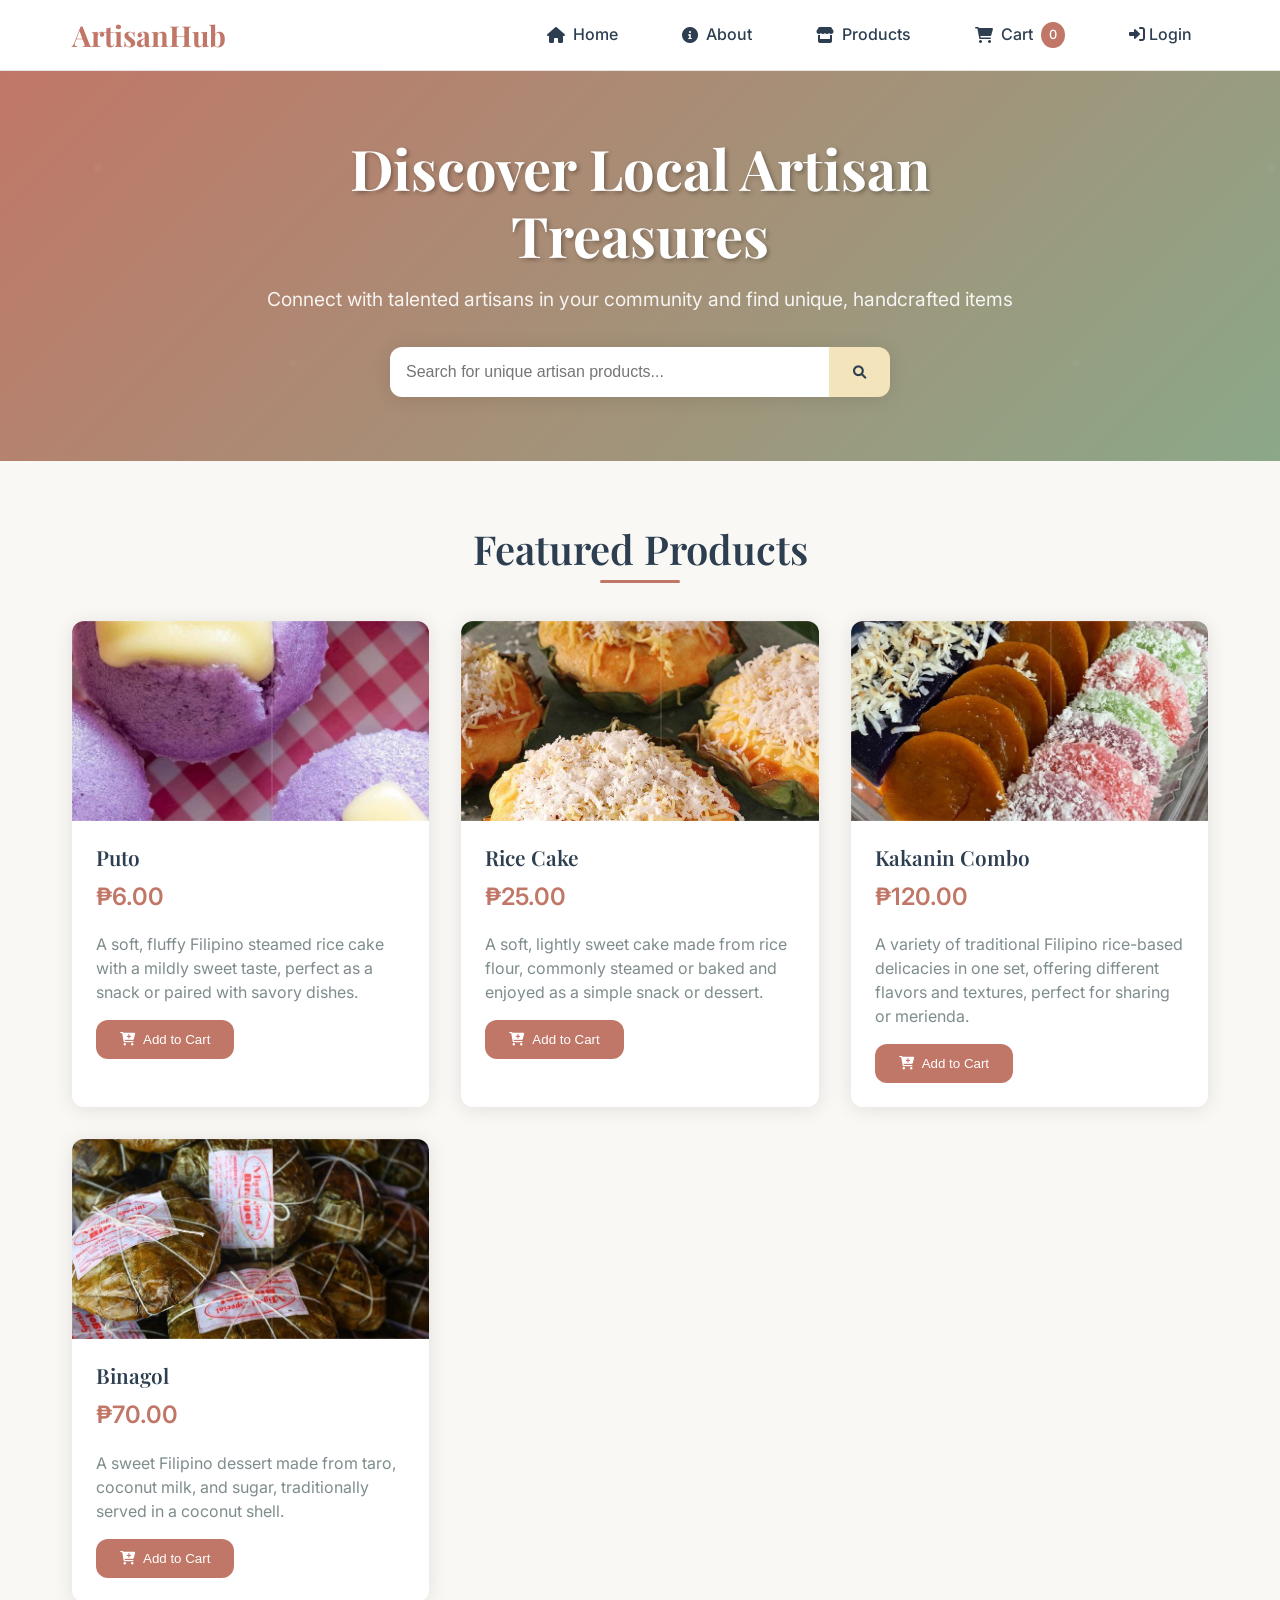
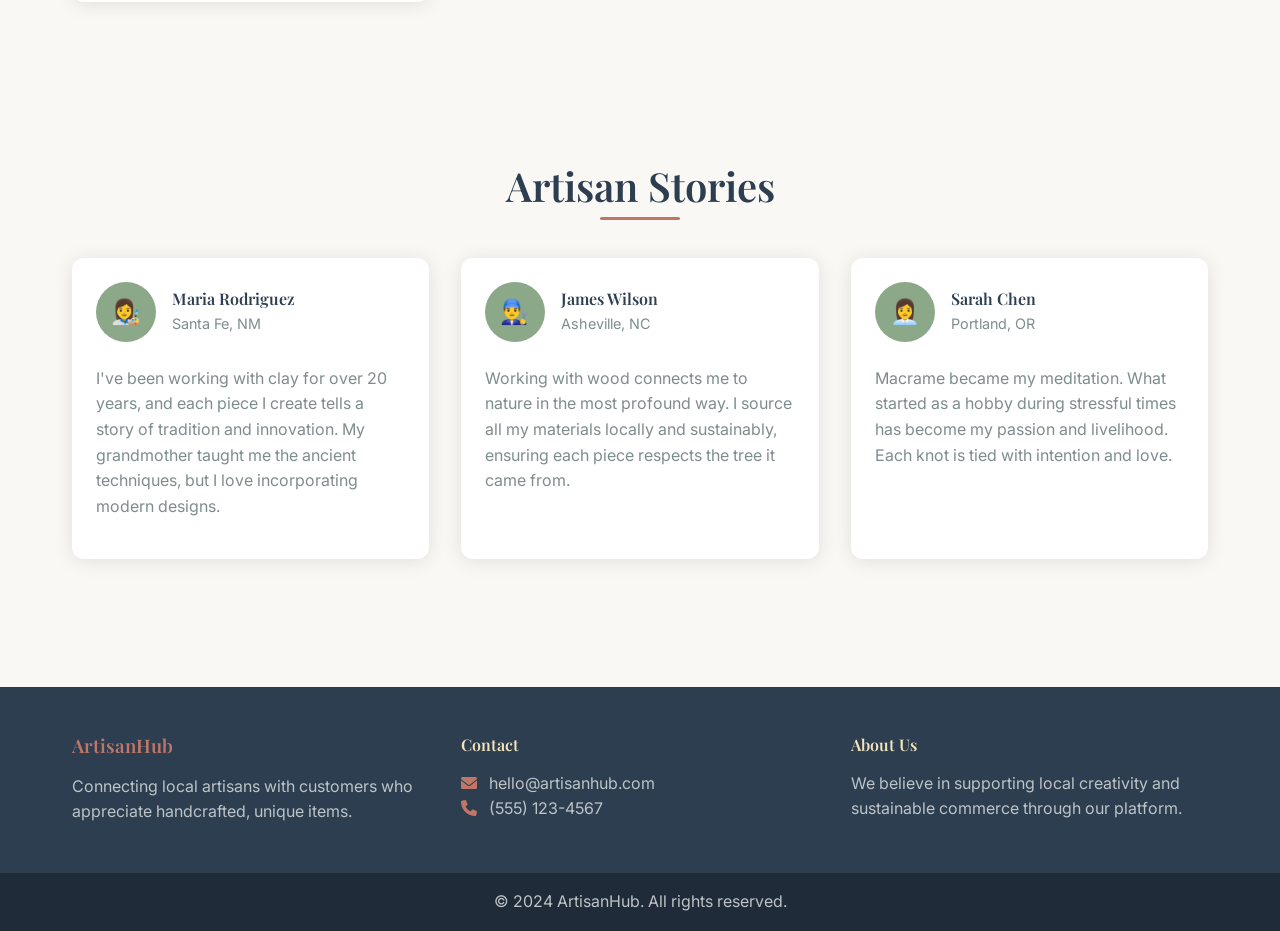
==== commit 382d2b31: "Deploy to Render: Add configuration files and update frontend" ====
--- a/index.html
+++ b/index.html
@@ -1,14 +1,17 @@
-
 <!DOCTYPE html>
 <html lang="en">
+
 <head>
     <meta charset="UTF-8">
     <meta name="viewport" content="width=device-width, initial-scale=1.0">
     <title>ArtisanHub - Local Artisan Marketplace</title>
     <link rel="stylesheet" href="style.css">
-    <link href="https://fonts.googleapis.com/css2?family=Playfair+Display:wght@400;600;700&family=Inter:wght@300;400;500;600&display=swap" rel="stylesheet">
+    <link
+        href="https://fonts.googleapis.com/css2?family=Playfair+Display:wght@400;600;700&family=Inter:wght@300;400;500;600&display=swap"
+        rel="stylesheet">
     <link rel="stylesheet" href="https://cdnjs.cloudflare.com/ajax/libs/font-awesome/6.0.0/css/all.min.css">
 </head>
+
 <body>
     <!-- Navigation Header -->
     <nav class="navbar" id="navbar">
@@ -17,29 +20,29 @@
                 <h2>ArtisanHub</h2>
             </div>
             <div class="nav-menu" id="nav-menu">
-                <a href="#" class="nav-link" onclick="showSection('homepage')">
+                <a href="#" class="nav-link" onclick="event.preventDefault(); showSection('homepage')">
                     <i class="fas fa-home"></i> Home
                 </a>
-                <a href="#" class="nav-link" onclick="showSection('about')">
+                <a href="#" class="nav-link" onclick="event.preventDefault(); showSection('about')">
                     <i class="fas fa-info-circle"></i> About
                 </a>
-                <a href="#" class="nav-link" onclick="showSection('products')">
+                <a href="#" class="nav-link" onclick="event.preventDefault(); showSection('products')">
                     <i class="fas fa-store"></i> Products
                 </a>
-                <a href="#" class="nav-link cart-link" onclick="showSection('cart')">
+                <a href="#" class="nav-link cart-link" onclick="event.preventDefault(); showSection('cart')">
                     <i class="fas fa-shopping-cart"></i> Cart <span class="cart-count" id="cart-count">0</span>
                 </a>
-                <a href="#" class="nav-link" onclick="showSection('profile')" id="profile-link" style="display: none;">
+                <a href="#" class="nav-link" onclick="event.preventDefault(); showSection('profile')" id="profile-link" style="display: none;">
                     <i class="fas fa-user"></i> Profile
                 </a>
-                <a href="#" class="nav-link" onclick="showSection('login')" id="login-link">
+                <a href="#" class="nav-link" onclick="event.preventDefault(); showSection('login')" id="login-link">
                     <i class="fas fa-sign-in-alt"></i> Login
                 </a>
-                <a href="#" class="nav-link" onclick="logout()" id="logout-link" style="display: none;">
+                <a href="#" class="nav-link" onclick="event.preventDefault(); logout()" id="logout-link" style="display: none;">
                     <i class="fas fa-sign-out-alt"></i> Logout
                 </a>
             </div>
-            <div class="nav-toggle" onclick="toggleMobileMenu()">
+            <div class="nav-toggle" role="button" tabindex="0" aria-controls="nav-menu" aria-expanded="false" onclick="toggleMobileMenu()">
                 <i class="fas fa-bars"></i>
             </div>
         </div>
@@ -50,9 +53,11 @@
         <div class="hero">
             <div class="hero-content">
                 <h1 class="hero-title">Discover Local Artisan Treasures</h1>
-                <p class="hero-subtitle">Connect with talented artisans in your community and find unique, handcrafted items</p>
+                <p class="hero-subtitle">Connect with talented artisans in your community and find unique, handcrafted
+                    items</p>
                 <div class="search-container">
-                    <input type="text" placeholder="Search for unique artisan products..." class="search-input" id="search-input">
+                    <input type="text" placeholder="Search for unique artisan products..." class="search-input"
+                        id="search-input">
                     <button class="search-btn" onclick="searchProducts()">
                         <i class="fas fa-search"></i>
                     </button>
@@ -75,25 +80,274 @@
         </div>
     </section>
 
-    <!-- Login Section -->
+    <!-- Products Section -->
+    <section id="products" class="section">
+        <div class="products-container">
+            <h2>Filipino Artisan Products</h2>
+            <p class="section-subtitle">Discover unique handcrafted items from the Philippines</p>
+
+            <div class="products-grid" id="products-grid">
+                <!-- Product 1 -->
+                <div class="product-card">
+                    <div class="product-image">
+                        <img src="images/1.jpg" alt="Puto"
+                            style="width: 100%; height: 100%; object-fit: cover;">
+                    </div>
+                    <div class="product-info">
+                        <h3 class="product-name">Puto</h3>
+                        <p class="product-price">₱6.00</p>
+                        <p class="product-description">A soft, fluffy Filipino steamed rice cake with a mildly sweet taste, perfect as a snack or paired with savory dishes.</p>
+                        <button class="btn btn-primary" onclick="addToCart(1)">
+                            <i class="fas fa-cart-plus"></i> Add to Cart
+                        </button>
+                    </div>
+                </div>
+
+                <!-- Product 2 -->
+                <div class="product-card">
+                    <div class="product-image">
+                        <img src="images/2.jpg" alt="Rice Cake" style="width: 100%; height: 100%; object-fit: cover;">
+                    </div>
+                    <div class="product-info">
+                        <h3 class="product-name">Rice Cake</h3>
+                        <p class="product-price">₱25.00</p>
+                        <p class="product-description">A soft, lightly sweet cake made from rice flour, commonly steamed or baked and enjoyed as a simple snack or dessert.</p>
+                        <button class="btn btn-primary" onclick="addToCart(2)">
+                            <i class="fas fa-cart-plus"></i> Add to Cart
+                        </button>
+                    </div>
+                </div>
+
+                <!-- Product 3 -->
+                <div class="product-card">
+                    <div class="product-image">
+                        <img src="images/3.jpg" alt="Kakanin Combo"
+                            style="width: 100%; height: 100%; object-fit: cover;">
+                    </div>
+                    <div class="product-info">
+                        <h3 class="product-name">Kakanin Combo</h3>
+                        <p class="product-price">₱120.00</p>
+                        <p class="product-description">A variety of traditional Filipino rice-based delicacies in one set, offering different flavors and textures, perfect for sharing or merienda.</p>
+                        <button class="btn btn-primary" onclick="addToCart(3)">
+                            <i class="fas fa-cart-plus"></i> Add to Cart
+                        </button>
+                    </div>
+                </div>
+
+                <!-- Product 4 -->
+                <div class="product-card">
+                    <div class="product-image">
+                        <img src="images/4.jpg" alt="Binagol"
+                            style="width: 100%; height: 100%; object-fit: cover;">
+                    </div>
+                    <div class="product-info">
+                        <h3 class="product-name">Binagol</h3>
+                        <p class="product-price">₱70.00</p>
+                        <p class="product-description">A sweet Filipino dessert made from taro, coconut milk, and sugar, traditionally served in a coconut shell.</p>
+                        <button class="btn btn-primary" onclick="addToCart(4)">
+                            <i class="fas fa-cart-plus"></i> Add to Cart
+                        </button>
+                    </div>
+                </div>
+
+                <!-- Product 5 -->
+                <div class="product-card">
+                    <div class="product-image">
+                        <img src="images/5.jpg" alt="Banig"
+                            style="width: 100%; height: 100%; object-fit: cover;">
+                    </div>
+                    <div class="product-info">
+                        <h3 class="product-name">Banig</h3>
+                        <p class="product-price">₱200.00</p>
+                        <p class="product-description">A handwoven mat made from dried leaves, used for sleeping, sitting, or as a decorative piece.</p>
+                        <button class="btn btn-primary" onclick="addToCart(5)">
+                            <i class="fas fa-cart-plus"></i> Add to Cart
+                        </button>
+                    </div>
+                </div>
+
+                <!-- Product 6 -->
+                <div class="product-card">
+                    <div class="product-image">
+                        <img src="images/6.jpg" alt="Rixy Woven Straw Wall Basket"
+                            style="width: 100%; height: 100%; object-fit: cover;">
+                    </div>
+                    <div class="product-info">
+                        <h3 class="product-name">Rixy Woven Straw Wall Basket</h3>
+                        <p class="product-price">₱95.00</p>
+                        <p class="product-description">A lightweight, handwoven straw basket designed for wall display, adding natural texture and decorative storage to any space.</p>
+                        <button class="btn btn-primary" onclick="addToCart(6)">
+                            <i class="fas fa-cart-plus"></i> Add to Cart
+                        </button>
+                    </div>
+                </div>
+
+                <!-- Product 7 -->
+                <div class="product-card">
+                    <div class="product-image">
+                        <img src="images/7.jpg" alt="Conical Hat"
+                            style="width: 100%; height: 100%; object-fit: cover;">
+                    </div>
+                    <div class="product-info">
+                        <h3 class="product-name">Conical Hat</h3>
+                        <p class="product-price">₱50.00</p>
+                        <p class="product-description"> A lightweight, wide-brim hat with a cone shape that provides sun and rain protection.</p>
+                        <button class="btn btn-primary" onclick="addToCart(7)">
+                            <i class="fas fa-cart-plus"></i> Add to Cart
+                        </button>
+                    </div>
+                </div>
+
+<!-- Product 8 - Hand Woven Lidded Basket -->
+<div class="product-card">
+    <div class="product-image">
+        <img src="images/8.jpg" alt="Hand Woven Lidded Basket"
+            style="width: 100%; height: 100%; object-fit: cover;">
+    </div>
+    <div class="product-info">
+        <h3 class="product-name">Hand Woven Lidded Basket</h3>
+        <p class="product-price">₱95.00</p>
+        <p class="product-description">A durable, handwoven basket with a fitted lid for neat storage and natural decor.</p>
+        <button class="btn btn-primary" onclick="addToCart(8)">
+            <i class="fas fa-cart-plus"></i> Add to Cart
+        </button>
+    </div>
+</div>
+
+<!-- Product 9 - Barong -->
+<div class="product-card">
+    <div class="product-image">
+        <img src="images/9.jpg" alt="Barong"
+            style="width: 100%; height: 100%; object-fit: cover;">
+    </div>
+    <div class="product-info">
+        <h3 class="product-name">Barong</h3>
+        <p class="product-price">₱295.00</p>
+        <p class="product-description">A traditional Filipino formal shirt made from lightweight fabric, worn for special occasions.</p>
+        <button class="btn btn-primary" onclick="addToCart(9)">
+            <i class="fas fa-cart-plus"></i> Add to Cart
+        </button>
+    </div>
+</div>
+
+<!-- Product 10 - Walis Tambo -->
+<div class="product-card">
+    <div class="product-image">
+        <img src="images/10.jpg" alt="Walis Tambo"
+            style="width: 100%; height: 100%; object-fit: cover;">
+    </div>
+    <div class="product-info">
+        <h3 class="product-name">Walis Tambo</h3>
+        <p class="product-price">₱125.00</p>
+        <p class="product-description">A traditional Filipino broom made from tiger grass, used for sweeping floors.</p>
+        <button class="btn btn-primary" onclick="addToCart(10)">
+            <i class="fas fa-cart-plus"></i> Add to Cart
+        </button>
+    </div>
+</div>
+
+<!-- Product 11 - Lambanog -->
+<div class="product-card">
+    <div class="product-image">
+        <img src="images/11.jpg" alt="Lambanog"
+            style="width: 100%; height: 100%; object-fit: cover;">
+    </div>
+    <div class="product-info">
+        <h3 class="product-name">Lambanog</h3>
+        <p class="product-price">₱350.00</p>
+        <p class="product-description">A traditional Filipino coconut wine with a strong, clear taste, often enjoyed during celebrations.</p>
+        <button class="btn btn-primary" onclick="addToCart(11)">
+            <i class="fas fa-cart-plus"></i> Add to Cart
+        </button>
+    </div>
+</div>
+
+<!-- Product 12 - Bracelet -->
+<div class="product-card">
+    <div class="product-image">
+        <img src="images/12.jpg" alt="Bracelet"
+            style="width: 100%; height: 100%; object-fit: cover;">
+    </div>
+    <div class="product-info">
+        <h3 class="product-name">Bracelet</h3>
+        <p class="product-price">₱20.00</p>
+        <p class="product-description">A handcrafted bracelet made with unique materials and designs, adding a personal and stylish touch.</p>
+        <button class="btn btn-primary" onclick="addToCart(12)">
+            <i class="fas fa-cart-plus"></i> Add to Cart
+        </button>
+    </div>
+</div>
+
+<!-- Product 13 - Winnowing Tray -->
+<div class="product-card">
+    <div class="product-image">
+        <img src="images/13.jpg" alt="Winnowing Tray"
+            style="width: 100%; height: 100%; object-fit: cover;">
+    </div>
+    <div class="product-info">
+        <h3 class="product-name">Winnowing Tray</h3>
+        <p class="product-price">₱50.00</p>
+        <p class="product-description">A flat, woven tray used to separate grain from chaff and for food preparation.</p>
+        <button class="btn btn-primary" onclick="addToCart(13)">
+            <i class="fas fa-cart-plus"></i> Add to Cart
+        </button>
+    </div>
+</div>
+
+<!-- Product 14 - Handmade Crocheted Flowers -->
+<div class="product-card">
+    <div class="product-image">
+        <img src="images/14.jpg" alt="Handmade Crocheted Flowers"
+            style="width: 100%; height: 100%; object-fit: cover;">
+    </div>
+    <div class="product-info">
+        <h3 class="product-name">Handmade Crocheted Flowers</h3>
+        <p class="product-price">₱100.00</p>
+        <p class="product-description">Handcrafted yarn flowers with detailed stitching, perfect for decor or gifts.</p>
+        <button class="btn btn-primary" onclick="addToCart(14)">
+            <i class="fas fa-cart-plus"></i> Add to Cart
+        </button>
+    </div>
+</div>
+
+<!-- Product 15 - Tobacco Dry Leaves -->
+<div class="product-card">
+    <div class="product-image">
+        <img src="images/15.jpg" alt="Tobacco Dry Leaves"
+            style="width: 100%; height: 100%; object-fit: cover;">
+    </div>
+    <div class="product-info">
+        <h3 class="product-name">Tobacco Dry Leaves</h3>
+        <p class="product-price">₱130.00</p>
+        <p class="product-description">Naturally dried tobacco leaves used for traditional smoking, crafting, or processing.</p>
+        <button class="btn btn-primary" onclick="addToCart(15)">
+            <i class="fas fa-cart-plus"></i> Add to Cart
+        </button>
+    </div>
+</div>
+            </div>
+        </div>
+    </section>
+
+    <!-- Login Section - FIXED -->
     <section id="login" class="section">
         <div class="login-container">
             <div class="login-form">
                 <h2>Welcome Back</h2>
                 <p>Choose your role to continue</p>
-                
+
                 <div class="role-selection">
-                    <button class="role-btn" onclick="setRole('consumer')">
+                    <button class="role-btn" data-role="consumer" onclick="setRole('consumer', event)">
                         <i class="fas fa-shopping-bag"></i>
                         <span>Consumer</span>
                         <small>Browse and purchase artisan products</small>
                     </button>
-                    <button class="role-btn" onclick="setRole('artisan')">
+                    <button class="role-btn" data-role="artisan" onclick="setRole('artisan', event)">
                         <i class="fas fa-palette"></i>
                         <span>Artisan</span>
                         <small>Sell your handcrafted items</small>
                     </button>
-                    <button class="role-btn" onclick="setRole('admin')">
+                    <button class="role-btn" data-role="admin" onclick="setRole('admin', event)">
                         <i class="fas fa-cog"></i>
                         <span>Admin</span>
                         <small>Manage the platform</small>
@@ -123,7 +377,7 @@
                 </button>
             </div>
         </div>
-        
+
         <div class="dashboard-content">
             <div class="products-feed" id="consumer-products">
                 <!-- Products feed will be loaded here -->
@@ -147,11 +401,11 @@
                 </button>
             </div>
         </div>
-        
+
         <div class="dashboard-tabs">
-            <button class="tab-btn active" onclick="showArtisanTab('my-products')">My Products</button>
-            <button class="tab-btn" onclick="showArtisanTab('orders')">Orders</button>
-            <button class="tab-btn" onclick="showArtisanTab('analytics')">Analytics</button>
+            <button class="tab-btn active" onclick="showArtisanTab('my-products', event)">My Products</button>
+            <button class="tab-btn" onclick="showArtisanTab('orders', event)">Orders</button>
+            <button class="tab-btn" onclick="showArtisanTab('analytics', event)">Analytics</button>
         </div>
 
         <div class="dashboard-content">
@@ -179,7 +433,7 @@
         <div class="dashboard-header">
             <h2>Admin Dashboard</h2>
         </div>
-        
+
         <div class="admin-grid">
             <div class="admin-card" onclick="showAdminSection('users')">
                 <i class="fas fa-users"></i>
@@ -226,25 +480,32 @@
             <form id="add-product-form">
                 <input type="text" placeholder="Product Name" id="product-name" required>
                 <textarea placeholder="Product Description" id="product-description" required></textarea>
-                <input type="number" placeholder="Price ($)" id="product-price" required>
+                <input type="number" placeholder="Price (₱)" id="product-price" required>
                 <input type="text" placeholder="Category" id="product-category" required>
                 <textarea placeholder="Your Story (Why did you create this?)" id="product-story" required></textarea>
+                <label for="product-image">Product Image (optional)</label>
                 <input type="file" accept="image/*" id="product-image">
+                <div id="product-image-preview-wrapper" style="margin-top:10px; display:none;">
+                    <img id="product-image-preview" alt="Image preview" style="max-width:100%; height:auto; border-radius:8px; border:1px solid #eee;" />
+                </div>
+                <div id="add-product-message" class="form-message" aria-live="polite" style="margin-top:10px;"></div>
                 <button type="submit">Add Product</button>
             </form>
         </div>
     </div>
 
-    <!-- Cart Section -->
+    <!-- Cart Section - FIXED -->
     <section id="cart" class="section">
         <div class="cart-container">
             <h2>Shopping Cart</h2>
+
             <div class="cart-items" id="cart-items">
-                <!-- Cart items will be loaded here -->
-            </div>
+                <!-- Cart items will be dynamically loaded here -->
+            </div>
+
             <div class="cart-summary">
                 <div class="cart-total">
-                    <h3>Total: $<span id="cart-total">0.00</span></h3>
+                    <h3>Total: ₱<span id="cart-total">0.00</span></h3>
                 </div>
                 <button class="checkout-btn" onclick="showSection('checkout')">Proceed to Checkout</button>
             </div>
@@ -264,7 +525,7 @@
                     <input type="text" placeholder="State" required>
                     <input type="text" placeholder="ZIP Code" required>
                 </div>
-                
+
                 <div class="checkout-section">
                     <h3>Payment Method</h3>
                     <div class="payment-options">
@@ -273,7 +534,7 @@
                         <label><input type="radio" name="payment" value="cash"> Cash on Delivery</label>
                     </div>
                 </div>
-                
+
                 <button type="submit">Place Order</button>
             </form>
         </div>
@@ -322,12 +583,12 @@
         </div>
     </section>
 
-    <!-- About Section -->
+    <!-- About Section - FIXED -->
     <section id="about" class="section">
         <div class="about-container">
             <h2>About ArtisanHub</h2>
             <p>ArtisanHub is a platform dedicated to connecting local artisans with customers who appreciate handcrafted, unique items. We believe in supporting local creativity and sustainable commerce.</p>
-            
+
             <div class="features-grid">
                 <div class="feature">
                     <i class="fas fa-handshake"></i>
@@ -343,6 +604,14 @@
                     <i class="fas fa-heart"></i>
                     <h3>Unique Items</h3>
                     <p>Find one-of-a-kind handcrafted treasures</p>
+                </div>
+            </div>
+
+            <!-- Artisan Stories (also shown here) -->
+            <div class="stories-section about-stories">
+                <h2 class="section-title">Artisan Stories</h2>
+                <div class="stories-grid" id="about-artisan-stories">
+                    <!-- Stories will be dynamically loaded here -->
                 </div>
             </div>
         </div>
@@ -392,4 +661,4 @@
 
     <script src="script.js"></script>
 </body>
-</html>
+</html>
